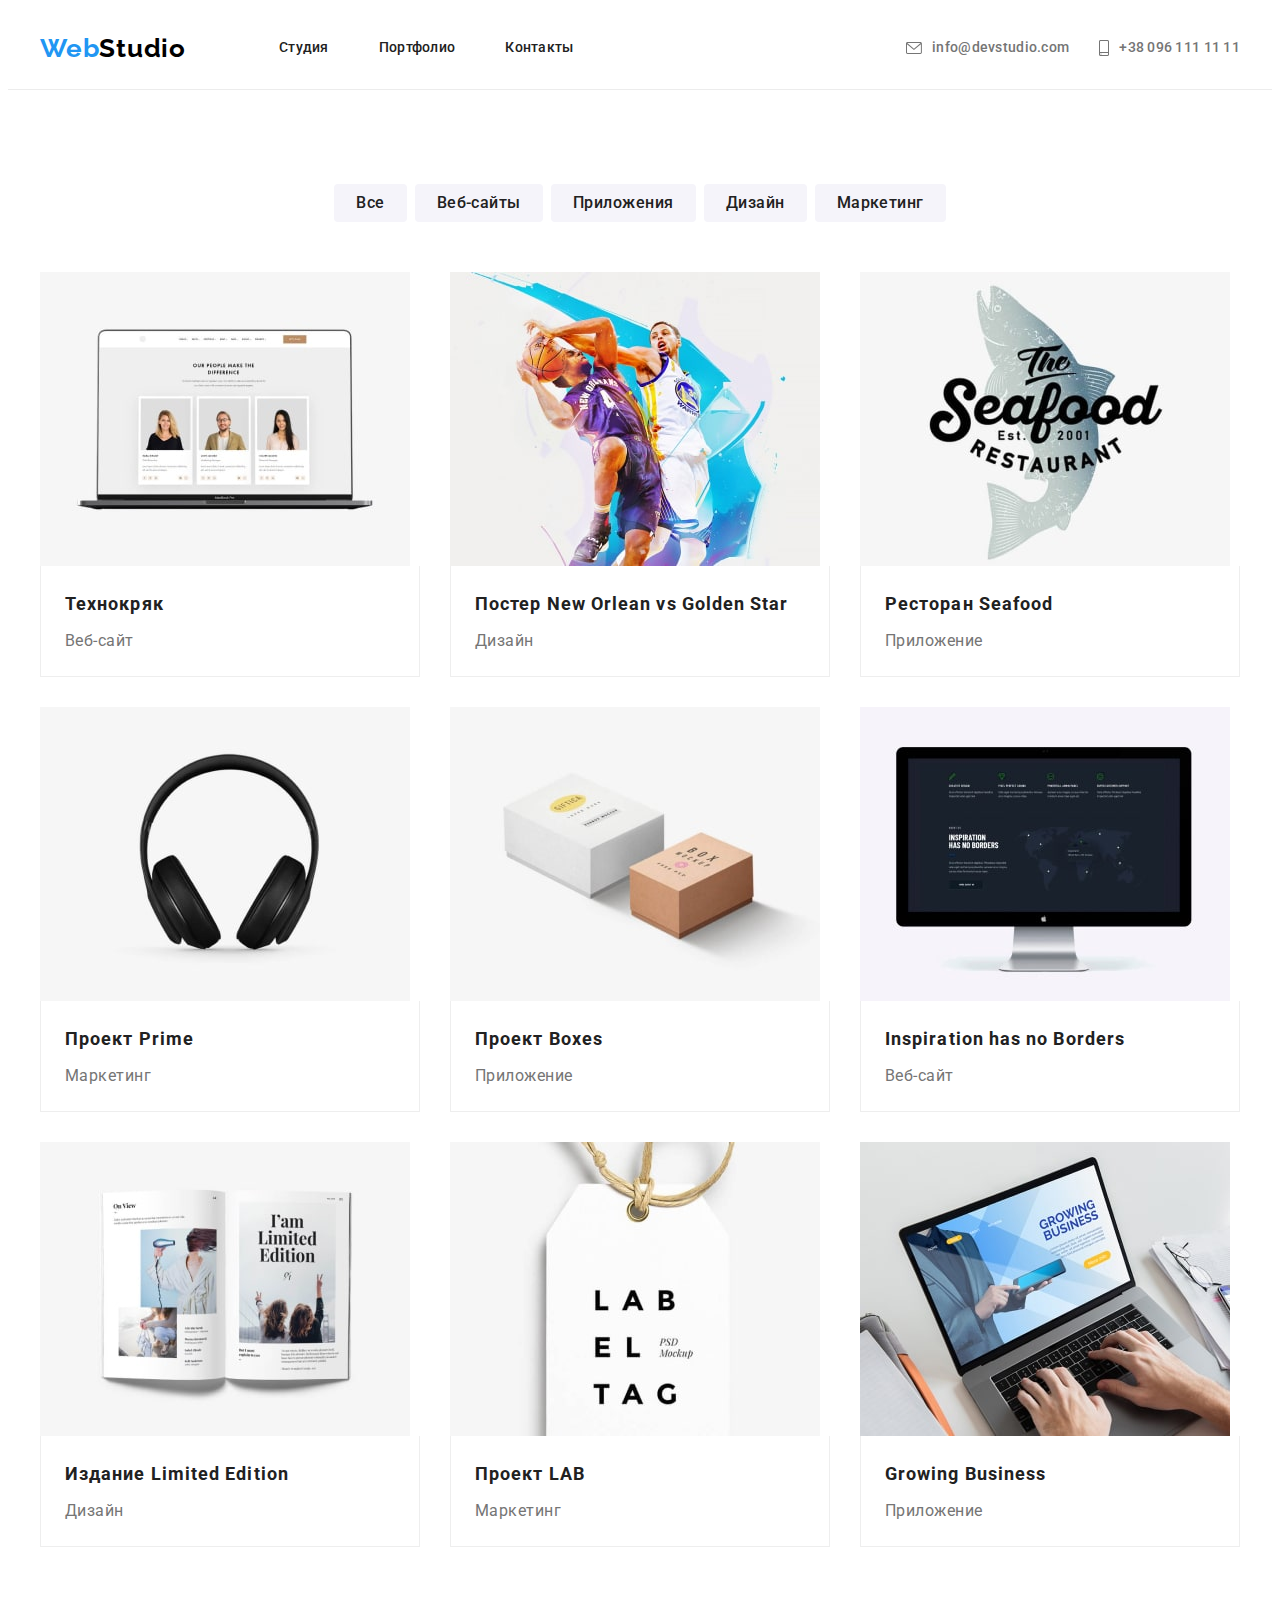
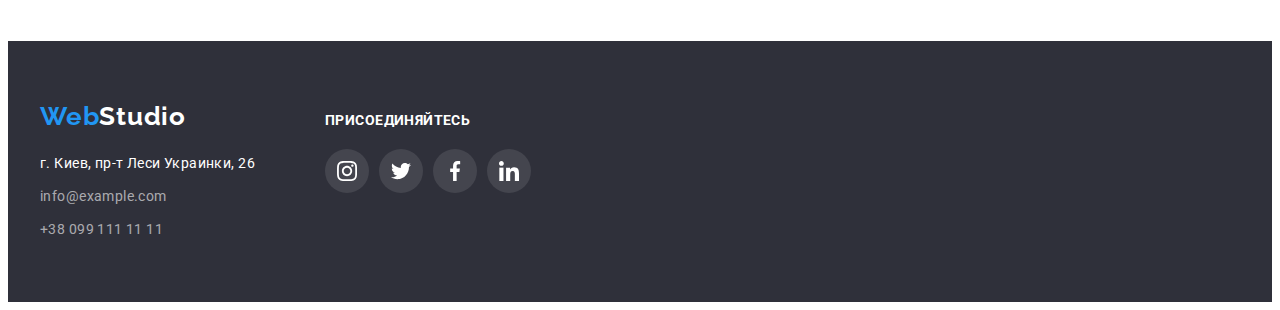
==== portfolio.html @ 464f8f16 "clone hw4" ====
<!DOCTYPE html>
<html lang="ru">
  <head>
    <meta charset="UTF-8" />
    <meta http-equiv="X-UA-Compatible" content="IE=edge" />
    <meta name="viewport" content="width=device-width, initial-scale=1.0" />
    <link
      rel="stylesheet"
      href="https://fonts.googleapis.com/css2?family=Raleway:wght@700&family=Roboto:wght@400;500;700;900&display=swap"
    />
    <title>Портфолио</title>

    <link
      rel="stylesheet"
      href="https://cdnjs.cloudflare.com/ajax/libs/modern-normalize/1.1.0/modern-normalize.min.css"
      integrity="sha512-wpPYUAdjBVSE4KJnH1VR1HeZfpl1ub8YT/NKx4PuQ5NmX2tKuGu6U/JRp5y+Y8XG2tV+wKQpNHVUX03MfMFn9Q=="
      crossorigin="anonymous"
      referrerpolicy="no-referrer"
    />
    <link rel="stylesheet" href="./css/styles.css" />
  </head>
  <body>
    <!-- header container -->
    <header class="studio-header">
      <div class="container">
        <a href="./index.html" class="logo"
          >Web<span class="header-logo">Studio</span></a
        >
        <nav>
          <ul class="site-nav">
            <li class="header-item">
              <a href="./index.html" class="link">Студия</a>
            </li>
            <li class="header-item">
              <a href="./portfolio.html" class="link">Портфолио</a>
            </li>
            <li class="header-item">
              <a href="./index.html" class="link">Контакты</a>
            </li>
          </ul>
        </nav>
        <ul class="contact-list">
          <li class="contacts">
            <!-- <svg class="contacts-icon" width="16" height="12">
              <use href="./images/icons.svg#icon-envelope"></use>
            </svg> -->
            <a href="mailto:info@devstudio.com" class="header-contact-link link"
              ><svg class="contacts-icon" width="16" height="12">
                <use href="./images/icons.svg#icon-envelope"></use>
              </svg>
              info@devstudio.com</a
            >
          </li>
          <li class="contacts">
            <a href="tel:+380961111111" class="header-contact-link link">
              <svg class="contacts-icon" width="10" height="16">
                <use href="./images/icons.svg#icon-smartphone"></use>
              </svg>
              +38 096 111 11 11</a
            >
          </li>
        </ul>
      </div>
    </header>

    <!-- main container -->
    <main>
      <section class="main-section">
        <div class="container">
          <h1 hidden class="section-title">Портфолио</h1>
          <ul class="button-list">
            <li class="btn-item">
              <button type="button" class="filter-button">Все</button>
            </li>
            <li class="btn-item">
              <button type="button" class="filter-button">Веб-сайты</button>
            </li>
            <li class="btn-item">
              <button type="button" class="filter-button">Приложения</button>
            </li>
            <li class="btn-item">
              <button type="button" class="filter-button">Дизайн</button>
            </li>
            <li class="btn-item">
              <button type="button" class="filter-button">Маркетинг</button>
            </li>
          </ul>
          <ul class="project-list">
            <li class="project-box">
              <a href="" class="project-link">
                <img
                  src="./images/project-1.jpg"
                  alt="Технокряк"
                  width="370"
                  height="294"
                />
                <div class="project-desc">
                  <h2 class="project-title">Технокряк</h2>
                  <p class="project-text">Веб-сайт</p>
                </div>
              </a>
            </li>
            <li class="project-box">
              <a href="" class="project-link">
                <img
                  src="./images/project-2.jpg"
                  alt="Постер New Orlean vs Golden Star"
                  width="370"
                  height="294"
                />
                <div class="project-desc">
                  <h2 class="project-title">
                    Постер <span lang="en">New Orlean vs Golden Star</span>
                  </h2>
                  <p class="project-text">Дизайн</p>
                </div>
              </a>
            </li>
            <li class="project-box">
              <a href="" class="project-link">
                <img
                  src="./images/project-3.jpg"
                  alt="Ресторан Seafood"
                  width="370"
                  height="294"
                />
                <div class="project-desc">
                  <h2 class="project-title">
                    Ресторан <span lang="en">Seafood</span>
                  </h2>
                  <p class="project-text">Приложение</p>
                </div>
              </a>
            </li>
            <li class="project-box">
              <a href="" class="project-link">
                <img
                  src="./images/project-4.jpg"
                  alt="Проект Prime"
                  width="370"
                  height="294"
                />
                <div class="project-desc">
                  <h2 class="project-title">
                    Проект <span lang="en">Prime</span>
                  </h2>
                  <p class="project-text">Маркетинг</p>
                </div>
              </a>
            </li>
            <li class="project-box">
              <a href="" class="project-link">
                <img
                  src="./images/project-5.jpg"
                  alt="Проект Boxes"
                  width="370"
                  height="294"
                />
                <div class="project-desc">
                  <h2 class="project-title">
                    Проект <span lang="en">Boxes</span>
                  </h2>
                  <p class="project-text">Приложение</p>
                </div>
              </a>
            </li>
            <li class="project-box">
              <a href="" class="project-link">
                <img
                  src="./images/project-6.jpg"
                  alt="Inspiration has no Borders"
                  width="370"
                  height="294"
                />
                <div class="project-desc">
                  <h2 lang="en" class="project-title">
                    Inspiration has no Borders
                  </h2>
                  <p class="project-text">Веб-сайт</p>
                </div>
              </a>
            </li>
            <li class="project-box">
              <a href="" class="project-link">
                <img
                  src="./images/project-7.jpg"
                  alt="Издание Limited Edition"
                  width="370"
                  height="294"
                />
                <div class="project-desc">
                  <h2 class="project-title">
                    Издание <span lang="en">Limited Edition</span>
                  </h2>
                  <p class="project-text">Дизайн</p>
                </div>
              </a>
            </li>
            <li class="project-box">
              <a href="" class="project-link">
                <img
                  src="./images/project-8.jpg"
                  alt="Проект LAB"
                  width="370"
                  height="294"
                />
                <div class="project-desc">
                  <h2 class="project-title">
                    Проект <span lang="en">LAB</span>
                  </h2>
                  <p class="project-text">Маркетинг</p>
                </div>
              </a>
            </li>
            <li class="project-box">
              <a href="" class="project-link">
                <img
                  src="./images/project-9.jpg"
                  alt="Growing Business"
                  width="370"
                  height="294"
                />
                <div class="project-desc">
                  <h2 lang="en" class="project-title">Growing Business</h2>
                  <p class="project-text">Приложение</p>
                </div>
              </a>
            </li>
          </ul>
        </div>
      </section>
    </main>

    <!-- footer container-->
    <footer class="footer">
      <div class="ftr-container container">
        <div class="address-container">
          <a href="./index.html" class="logo"
            >Web<span class="footer-logo">Studio</span></a
          >
          <address>
            <ul class="address-list">
              <li class="address-item">
                <a
                  href="https://goo.gl/maps/cGQwDD2d6jY5mFWS7"
                  target="_blank"
                  rel="noopener nofollow noreferrer"
                  class="address-link"
                  >г. Киев, пр-т Леси Украинки, 26</a
                >
              </li>
              <li class="address-item">
                <a href="mailto:info@example.com" class="mail contact-link"
                  >info@example.com</a
                >
              </li>
              <li class="address-item">
                <a href="tel:+380991111111" class="contact-link"
                  >+38 099 111 11 11</a
                >
              </li>
            </ul>
          </address>
        </div>
        <div class="footer-links">
          <p class="links-title">присоединяйтесь</p>
          <ul class="ftr-soc-list list">
            <li class="ftr-soc-item">
              <a
                href="https://www.instagram.com/"
                target="_blank"
                rel="noopener nofollow noreferrer"
                class="ftr-soc-link link"
              >
                <svg class="ftr-soc-icon" width="20" height="20">
                  <use href="./images/icons.svg#icon-instagram"></use>
                </svg>
              </a>
            </li>
            <li class="ftr-soc-item">
              <a
                href="https://twitter.com/"
                target="_blank"
                rel="noopener nofollow noreferrer"
                class="ftr-soc-link link"
                ><svg class="ftr-soc-icon" width="20" height="20">
                  <use href="./images/icons.svg#icon-twitter"></use>
                </svg>
              </a>
            </li>
            <li class="ftr-soc-item">
              <a
                href="https://www.facebook.com/"
                target="_blank"
                rel="noopener nofollow noreferrer"
                class="ftr-soc-link link"
                ><svg class="ftr-soc-icon" width="20" height="20">
                  <use href="./images/icons.svg#icon-facebook"></use>
                </svg>
              </a>
            </li>
            <li class="ftr-soc-item">
              <a
                href="https://www.linkedin.com/"
                target="_blank"
                rel="noopener nofollow noreferrer"
                class="ftr-soc-link link"
                ><svg class="ftr-soc-icon" width="20" height="20">
                  <use href="./images/icons.svg#icon-linkedin"></use>
                </svg>
              </a>
            </li>
          </ul>
        </div>
      </div>
    </footer>
  </body>
</html>
---- css/styles.css ----
:root {
  --text-color: #757575;
  --title-color: #212121;
  --accent-color: #2196f3;
  --second-accent-color: #ffffff;
  --contacts-ftr-color: rgba(255, 255, 255, 0.6);
  --primary-bg-color: #ffffff;
  --footer-bg-color: #2f303a;
  --header-logo: #000000;
  --footer-logo: #ffffff;
}

h1,
h2,
h3,
h4,
h5,
h6,
p {
  margin: 0;
}
ul {
  margin: 0;
  padding-left: 0;
  list-style: none;
}
button {
  cursor: pointer;
}
img {
  display: block;
  max-width: 100%;
}

body {
  background-color: var(--primary-bg-color);
  color: var(--title-color);
  font-family: "Roboto";
  font-style: normal;
  font-weight: 400;
}

.container {
  width: 1200px;
  margin: 0 auto;
  padding-right: 15px;
  padding-left: 15px;
}

/* header */
/* logo */
.studio-header {
  padding-top: 25px;
  padding-bottom: 25px;
  border-bottom: 1px solid #ececec;
}
.studio-header .container {
  display: flex;
  align-items: center;
}
.logo {
  font-family: "Raleway";
  font-style: normal;
  text-decoration: none;
  color: var(--accent-color);
  font-weight: 700;
  font-size: 26px;
  line-height: 1.19;
  letter-spacing: 0.03em;
}
.header-logo {
  color: var(--header-logo);
  margin-right: 93px;
}
.site-nav {
  font-weight: 500;
  font-size: 14px;
  line-height: 1.14;
  letter-spacing: 0.02em;
  display: flex;
  align-items: center;
}
.header-item:not(:last-child) {
  margin-right: 50px;
}
.link {
  color: var(--title-color);
  text-decoration: none;
}
.link:hover,
.link:focus {
  color: var(--accent-color);
}
.contact-list {
  margin-left: auto;
  display: flex;
  justify-content: center;
}
.contacts {
  font-weight: 500;
  font-size: 14px;
  line-height: 1.14;
  letter-spacing: 0.02em;
  height: 16px;
}
.contacts + .contacts {
  margin-left: 30px;
}
.header-contact-link {
  color: var(--text-color);
  display: flex;
  align-items: center;
  justify-content: center;
}
.contacts-icon {
  fill: var(--text-color);
  margin-right: 10px;
}
.header-contact-link:hover,
.header-contact-link:focus {
  color: var(--accent-color);
}
.header-contact-link:hover .contacts-icon,
.header-contact-link:focus .contacts-icon {
  fill: var(--accent-color);
}

/* main */
/* hero */
.hero {
  background-image: linear-gradient(
      rgba(47, 48, 58, 0.4),
      rgba(47, 48, 58, 0.4)
    ),
    url(../images/background.jpg);
  background-size: cover;
  background-repeat: no-repeat;
  background-position: center;
  max-width: 1600px;
  height: 600px;
  margin-left: auto;
  margin-right: auto;
  background-color: #c4c4c4;
  color: var(--second-accent-color);
  padding-top: 200px;
  padding-bottom: 200px;
}

.hero-title {
  font-weight: 900;
  font-size: 44px;
  line-height: 1.36;
  text-align: center;
  letter-spacing: 0.06em;
  text-transform: uppercase;
  max-width: 696px;
  margin: 0 auto 30px;
}
.hero-button {
  background: var(--accent-color);
  color: var(--second-accent-color);
  box-shadow: 0px 4px 4px rgba(0, 0, 0, 0.15);
  border: 0px;
  border-radius: 4px;
  font-family: "Roboto";
  font-style: normal;
  font-weight: 700;
  font-size: 16px;
  line-height: 1.88;
  display: flex;
  align-items: center;
  text-align: center;
  letter-spacing: 0.06em;
  display: block;
  margin: 0 auto;
  padding: 10px 32px;
}
.hero-button:hover,
.hero-button:focus {
  background: #188ce8;
  color: var(--second-accent-color);
  box-shadow: 0px 4px 4px rgba(0, 0, 0, 0.15);
  border-radius: 4px;
}

.section-title {
  font-weight: 700;
  font-size: 36px;
  line-height: 1.17;
  text-align: center;
  letter-spacing: 0.03em;
  color: var(--title-color);
}
/* section features*/
.features-section {
  padding-top: 94px;
  padding-bottom: 94px;
}

.feature-icons-list {
  display: flex;
  justify-content: center;
}
.features-icon-item {
  width: 270px;
  height: 120px;
  background: #f5f4fa;
  border-radius: 4px;
  display: flex;
  align-items: center;
  justify-content: center;
  margin-bottom: 30px;
}
.features-icon-item:not(:last-child) {
  margin-right: 30px;
}

.features-list {
  display: flex;
  align-items: center;
}
.features-item {
  width: 270px;
}
.features-item:not(:last-child) {
  margin-right: 30px;
}
.features-title {
  font-weight: 700;
  font-size: 14px;
  line-height: 1.14;
  letter-spacing: 0.03em;
  text-transform: uppercase;
  margin-bottom: 10px;
}
.features-text {
  color: var(--text-color);
  font-size: 14px;
  line-height: 1.71;
  letter-spacing: 0.03em;
}

/* section work */
.work-section {
  padding-bottom: 94px;
}
.work-title {
  margin-bottom: 50px;
}
.work-list {
  display: flex;
  margin-left: -30px;
}
.work-item {
  width: 370px;
  flex-basis: calc(100% / 3 - 30px);
  margin-left: 30px;
}

/* section team */
.team-section {
  background: #f5f4fa;
  padding-top: 94px;
  padding-bottom: 94px;
}
.our-team-title {
  margin-bottom: 50px;
}
.team-list {
  display: flex;
  margin-left: -30px;
}
.team-box {
  background: var(--primary-bg-color);
  box-shadow: 0px 1px 3px rgba(0, 0, 0, 0.12), 0px 1px 1px rgba(0, 0, 0, 0.14),
    0px 2px 1px rgba(0, 0, 0, 0.2);
  border-radius: 0px 0px 4px 4px;
  width: 270px;
  flex-basis: calc(100% / 4 - 30px);
  margin-left: 30px;
}
.team-desc {
  padding-top: 30px;
  padding-bottom: 30px;
}
.team-title {
  font-weight: 500;
  font-size: 16px;
  line-height: 1.19;
  text-align: center;
  letter-spacing: 0.03em;
  color: var(--title-color);
  margin-bottom: 10px;
}
.team-text {
  color: var(--text-color);
  font-size: 16px;
  line-height: 1.19;
  text-align: center;
  letter-spacing: 0.03em;
  margin-bottom: 16px;
}
.team-soc-list {
  display: flex;
  justify-content: center;
}
.team-soc-item {
  width: 44px;
  height: 44px;
  margin-right: 10px;
}
.team-soc-item:last-child {
  margin-right: 0;
}
.team-soc-link {
  width: 100%;
  height: 100%;
  background-color: #ffffff;
  border-radius: 50%;
  display: flex;
  align-items: center;
  justify-content: center;
  fill: #afb1b8;
}
.team-soc-link:hover,
.team-soc-link:focus {
  background-color: var(--accent-color);
}
.team-soc-link:hover .team-soc-icon,
.team-soc-link:focus .team-soc-icon {
  fill: var(--second-accent-color);
}

/* clients section */
.clients-section {
  padding-top: 94px;
  padding-bottom: 94px;
}
.clients-title {
  margin-bottom: 50px;
}
.clients-list {
  display: flex;
  justify-content: center;
}
.clients-item {
  width: 170px;
  height: 92px;
  margin-right: 30px;
}
.clients-item:last-child {
  margin-right: 0;
}
.clients-link {
  fill: #afb1b8;
  width: 100%;
  height: 92px;
  border: 1px solid #afb1b8;
  border-radius: 4px;
  display: flex;
  align-items: center;
  justify-content: center;
}
.clients-link:hover,
.clients-link:focus {
  border: 1px solid #2196f3;
  color: var(--accent-color);
}
.clients-link:hover .clients-icon,
.clients-link:focus .clients-icon {
  fill: var(--accent-color);
}

/* footer */
.footer {
  background: var(--footer-bg-color);
  padding-top: 60px;
  padding-bottom: 60px;
}
.footer-logo {
  color: var(--footer-logo);
}
.address-list {
  font-style: normal;
  margin-top: 20px;
}
.address-link {
  color: var(--second-accent-color);
  text-decoration: none;
  font-size: 14px;
  line-height: 1.71;
  letter-spacing: 0.03em;
}
.address-item:not(:last-child) {
  margin-bottom: 9px;
}
.contact-link {
  text-decoration: none;
  color: var(--contacts-ftr-color);
  font-size: 14px;
  line-height: 1.71;
  letter-spacing: 0.03em;
}
.contact-link:hover,
.contact-link:focus {
  color: var(--second-accent-color);
}
.ftr-container {
  display: flex;
  align-items: baseline;
}
.footer-links {
  margin-left: 70px;
}
.links-title {
  font-weight: 700;
  font-size: 14px;
  line-height: 1.14;
  letter-spacing: 0.03em;
  text-transform: uppercase;
  color: var(--second-accent-color);
  margin-bottom: 20px;
}

.ftr-soc-list {
  display: flex;
  justify-content: center;
}
.ftr-soc-item {
  width: 44px;
  height: 44px;
  margin-right: 10px;
}
.ftr-soc-item:last-child {
  margin-right: 0;
}
.ftr-soc-link {
  width: 100%;
  height: 100%;
  background-color: rgba(255, 255, 255, 0.1);
  border-radius: 50%;
  display: flex;
  align-items: center;
  justify-content: center;
  fill: var(--second-accent-color);
}
.ftr-soc-link:hover,
.ftr-soc-link:focus {
  background-color: var(--accent-color);
}
.ftr-soc-link:hover .ftr-soc-icon,
.ftr-soc-link:focus .ftr-soc-icon {
  fill: var(--second-accent-color);
}

/* portfolio */
/* header */
.current {
  color: var(--accent-color);
  font-weight: 500;
  font-size: 14px;
  line-height: 16px;
  letter-spacing: 0.02em;
}

/* main */
.main-section {
  padding-top: 94px;
  padding-bottom: 94px;
}
.button-list {
  margin-bottom: 50px;
  display: flex;
  justify-content: center;
}
.btn-item:not(:last-child) {
  margin-right: 8px;
}
.filter-button {
  background: #f5f4fa;
  color: var(--title-color);
  font-family: "Roboto";
  font-style: normal;
  font-weight: 500;
  font-size: 16px;
  line-height: 1.63;
  text-align: center;
  letter-spacing: 0.03em;
  border: 0px;
  border-radius: 4px;
  padding: 6px 22px;
}
.filter-button:hover,
.filter-button:focus {
  background: var(--accent-color);
  color: var(--second-accent-color);
  box-shadow: 0px 3px 1px rgba(0, 0, 0, 0.1), 0px 1px 2px rgba(0, 0, 0, 0.08),
    0px 2px 2px rgba(0, 0, 0, 0.12);
  border-radius: 4px;
}

.project-list {
  display: flex;
  flex-wrap: wrap;
  margin: -15px;
}
.project-box {
  background: #ffffff;
  width: 370px;
  flex-basis: calc(100% / 3 - 30px);
  margin: 15px;
}
.project-box:hover,
.project-box:focus {
  box-shadow: 0px 1px 1px rgba(0, 0, 0, 0.12), 0px 4px 4px rgba(0, 0, 0, 0.06),
    1px 4px 6px rgba(0, 0, 0, 0.16);
}
.project-link {
  text-decoration: none;
  width: 100%;
  height: 100%;
}
.project-desc {
  border: 1px solid #eeeeee;
  border-top-width: 0px;
  background: var(--primary-bg-color);
  padding: 20px 24px;
}
.project-title {
  color: var(--title-color);
  font-weight: 700;
  font-size: 18px;
  line-height: 2;
  letter-spacing: 0.06em;
  margin-bottom: 4px;
}
.project-text {
  color: var(--text-color);
  font-size: 16px;
  line-height: 1.88;
  letter-spacing: 0.03em;
}
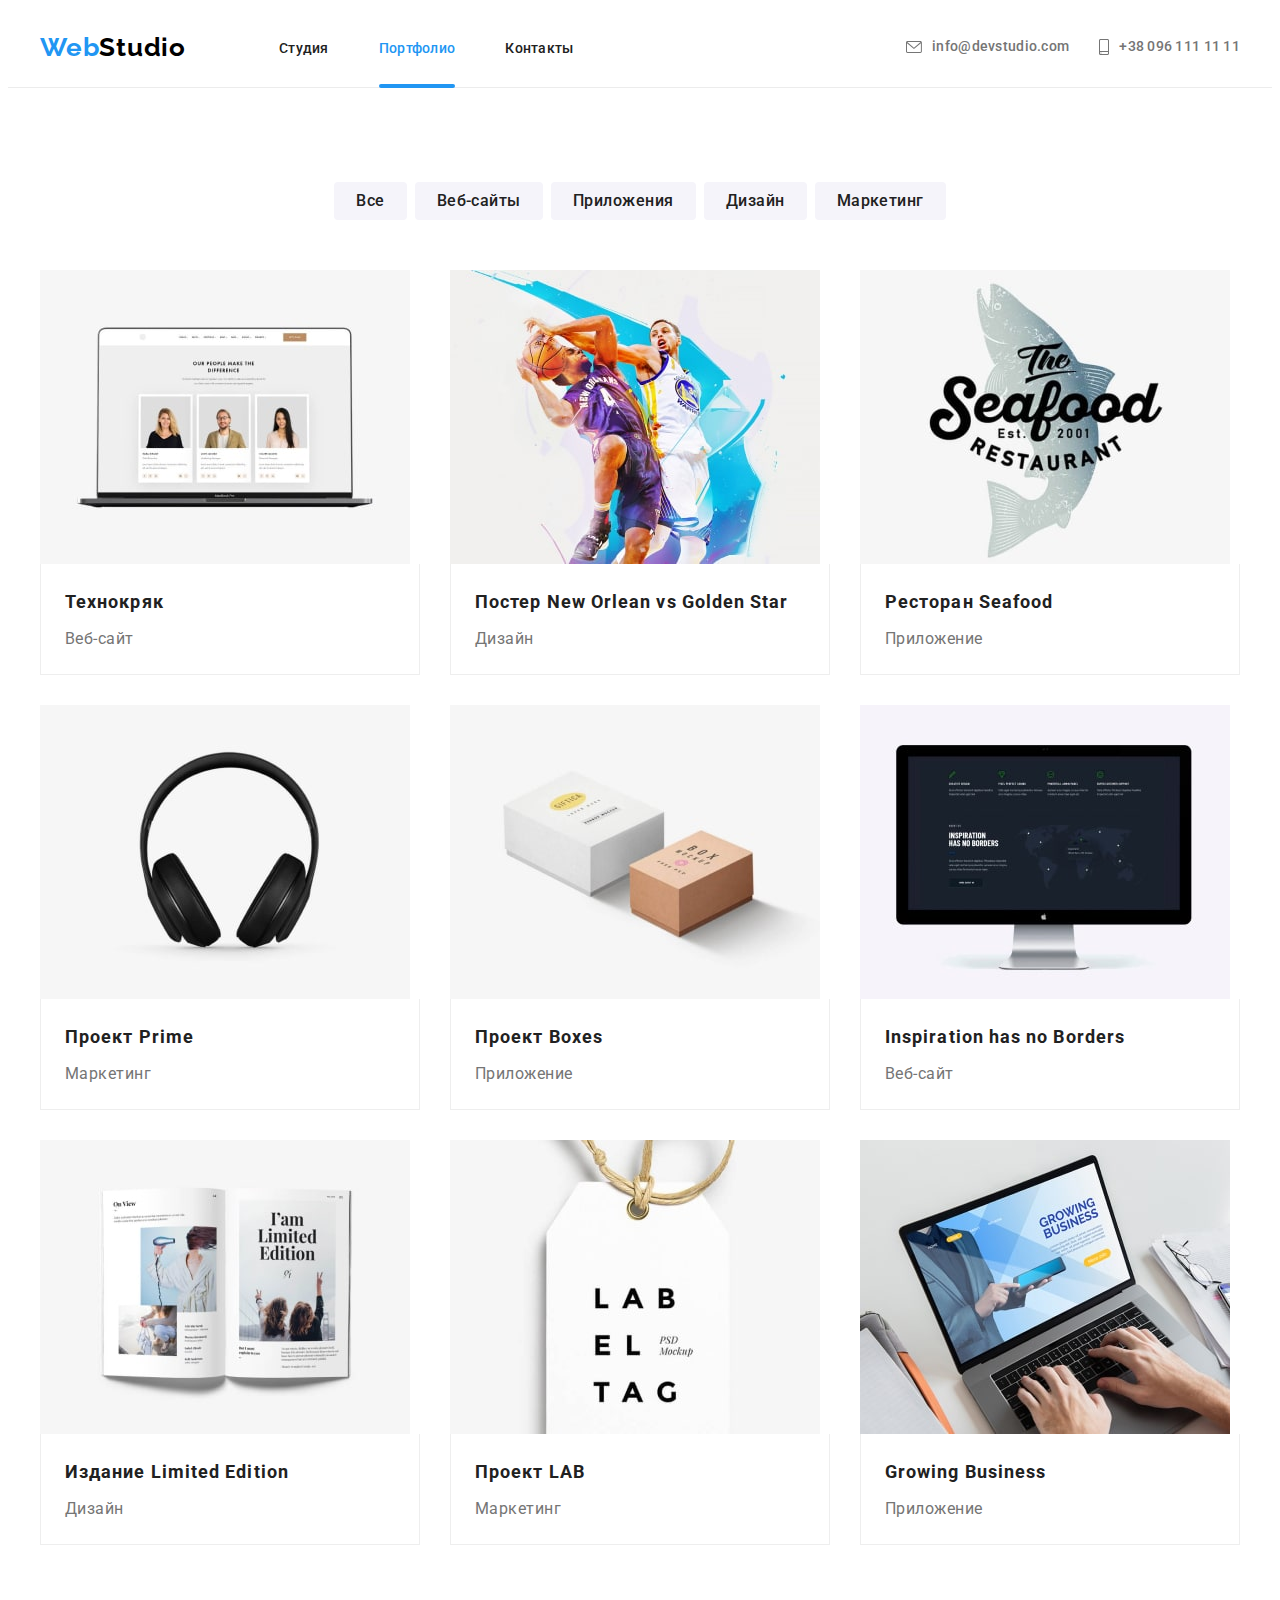
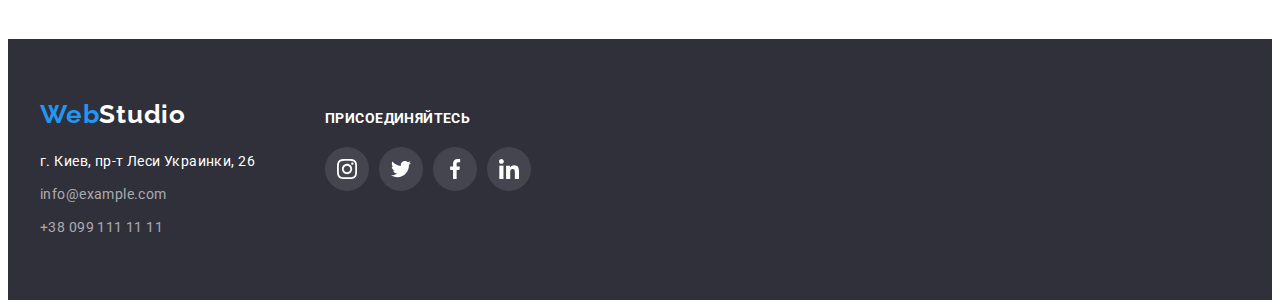
==== commit 24891766: "done c4" ====
--- a/portfolio.html
+++ b/portfolio.html
@@ -32,7 +32,7 @@
               <a href="./index.html" class="link">Студия</a>
             </li>
             <li class="header-item">
-              <a href="./portfolio.html" class="link">Портфолио</a>
+              <a href="./portfolio.html" class="link current">Портфолио</a>
             </li>
             <li class="header-item">
               <a href="./index.html" class="link">Контакты</a>
@@ -41,9 +41,6 @@
         </nav>
         <ul class="contact-list">
           <li class="contacts">
-            <!-- <svg class="contacts-icon" width="16" height="12">
-              <use href="./images/icons.svg#icon-envelope"></use>
-            </svg> -->
             <a href="mailto:info@devstudio.com" class="header-contact-link link"
               ><svg class="contacts-icon" width="16" height="12">
                 <use href="./images/icons.svg#icon-envelope"></use>
--- a/css/styles.css
+++ b/css/styles.css
@@ -50,8 +50,8 @@
 /* header */
 /* logo */
 .studio-header {
-  padding-top: 25px;
-  padding-bottom: 25px;
+  padding-top: 24px;
+  padding-bottom: 24px;
   border-bottom: 1px solid #ececec;
 }
 .studio-header .container {
@@ -73,23 +73,41 @@
   margin-right: 93px;
 }
 .site-nav {
+  display: flex;
+  align-items: center;
+}
+.header-item:not(:last-child) {
+  margin-right: 50px;
+}
+.link {
   font-weight: 500;
   font-size: 14px;
   line-height: 1.14;
   letter-spacing: 0.02em;
-  display: flex;
-  align-items: center;
-}
-.header-item:not(:last-child) {
-  margin-right: 50px;
-}
-.link {
+  position: relative;
   color: var(--title-color);
   text-decoration: none;
 }
 .link:hover,
 .link:focus {
   color: var(--accent-color);
+}
+.current {
+  color: var(--accent-color);
+  font-weight: 500;
+  font-size: 14px;
+  line-height: 16px;
+  letter-spacing: 0.02em;
+}
+.current::after {
+  content: "";
+  position: absolute;
+  background: var(--accent-color);
+  border-radius: 2px;
+  height: 4px;
+  width: 100%;
+  bottom: -32px;
+  left: 0px;
 }
 .contact-list {
   margin-left: auto;
@@ -403,7 +421,7 @@
 }
 .contact-link:hover,
 .contact-link:focus {
-  color: var(--second-accent-color);
+  color: var(--accent-color);
 }
 .ftr-container {
   display: flex;
@@ -453,16 +471,50 @@
   fill: var(--second-accent-color);
 }
 
+/* modal */
+.backdrop.is-hidden {
+  opacity: 0;
+  visibility: hidden;
+  pointer-events: none;
+}
+.backdrop {
+  position: fixed;
+  top: 0;
+  left: 0;
+  width: 100vw;
+  height: 100vh;
+  background-color: rgba(0, 0, 0, 0.2);
+  transition: opacity 250ms cubic-bezier(0.4, 0, 0.2, 1),
+    visibility 250ms cubic-bezier(0.4, 0, 0.2, 1);
+}
+.modal {
+  position: absolute;
+  top: 50%;
+  left: 50%;
+  transform: translate(-50%, -50%);
+  width: 528px;
+  height: 581px;
+  background-color: var(--primary-bg-color);
+  box-shadow: 0px 1px 3px rgb(0 0 0 / 12%), 0px 1px 1px rgb(0 0 0 / 14%),
+    0px 2px 1px rgb(0 0 0 / 20%);
+  border-radius: 4px;
+}
+.modal-close-btn {
+  position: absolute;
+  top: 8px;
+  right: 8px;
+  display: flex;
+  justify-content: center;
+  align-items: center;
+  width: 30px;
+  height: 30px;
+  border: 1px solid rgba(0, 0, 0, 0.1);
+  border-radius: 50%;
+  background-color: var(--primary-bg-color);
+  fill: #000000;
+}
+
 /* portfolio */
-/* header */
-.current {
-  color: var(--accent-color);
-  font-weight: 500;
-  font-size: 14px;
-  line-height: 16px;
-  letter-spacing: 0.02em;
-}
-
 /* main */
 .main-section {
   padding-top: 94px;
